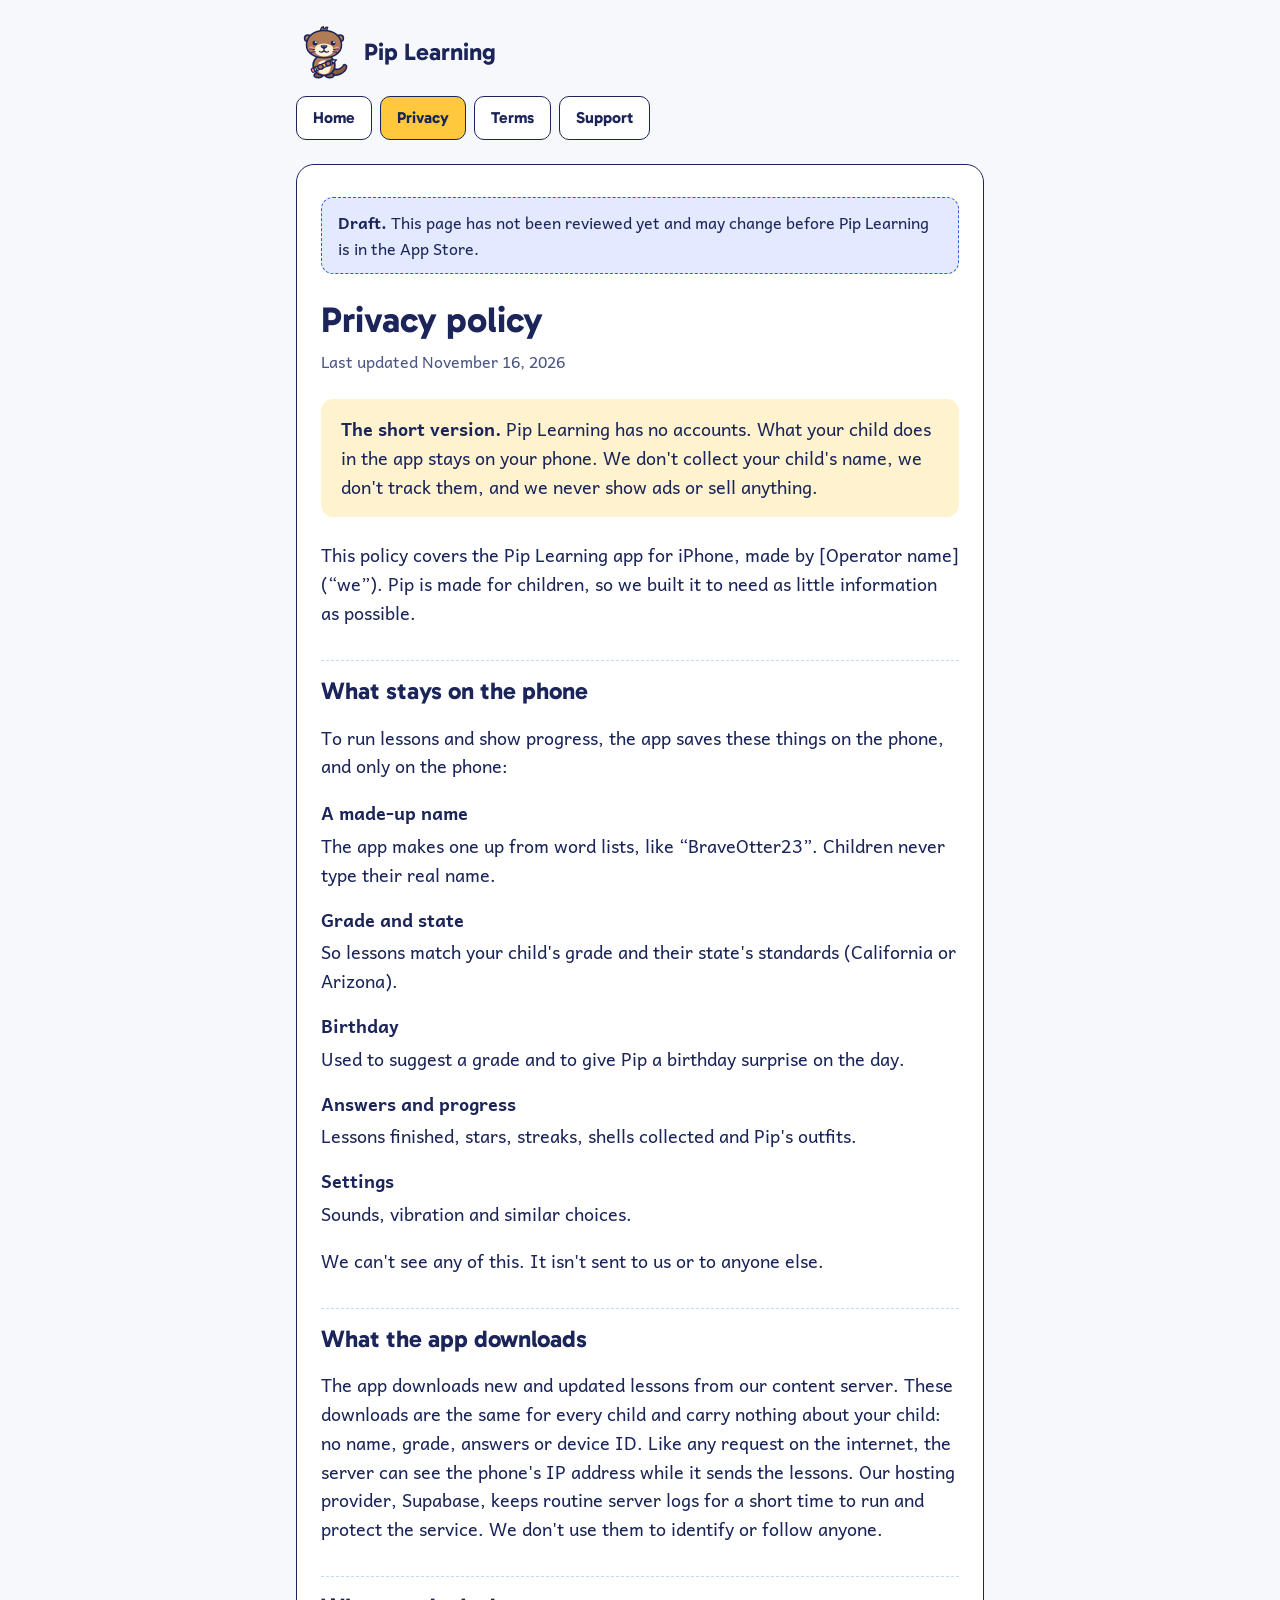
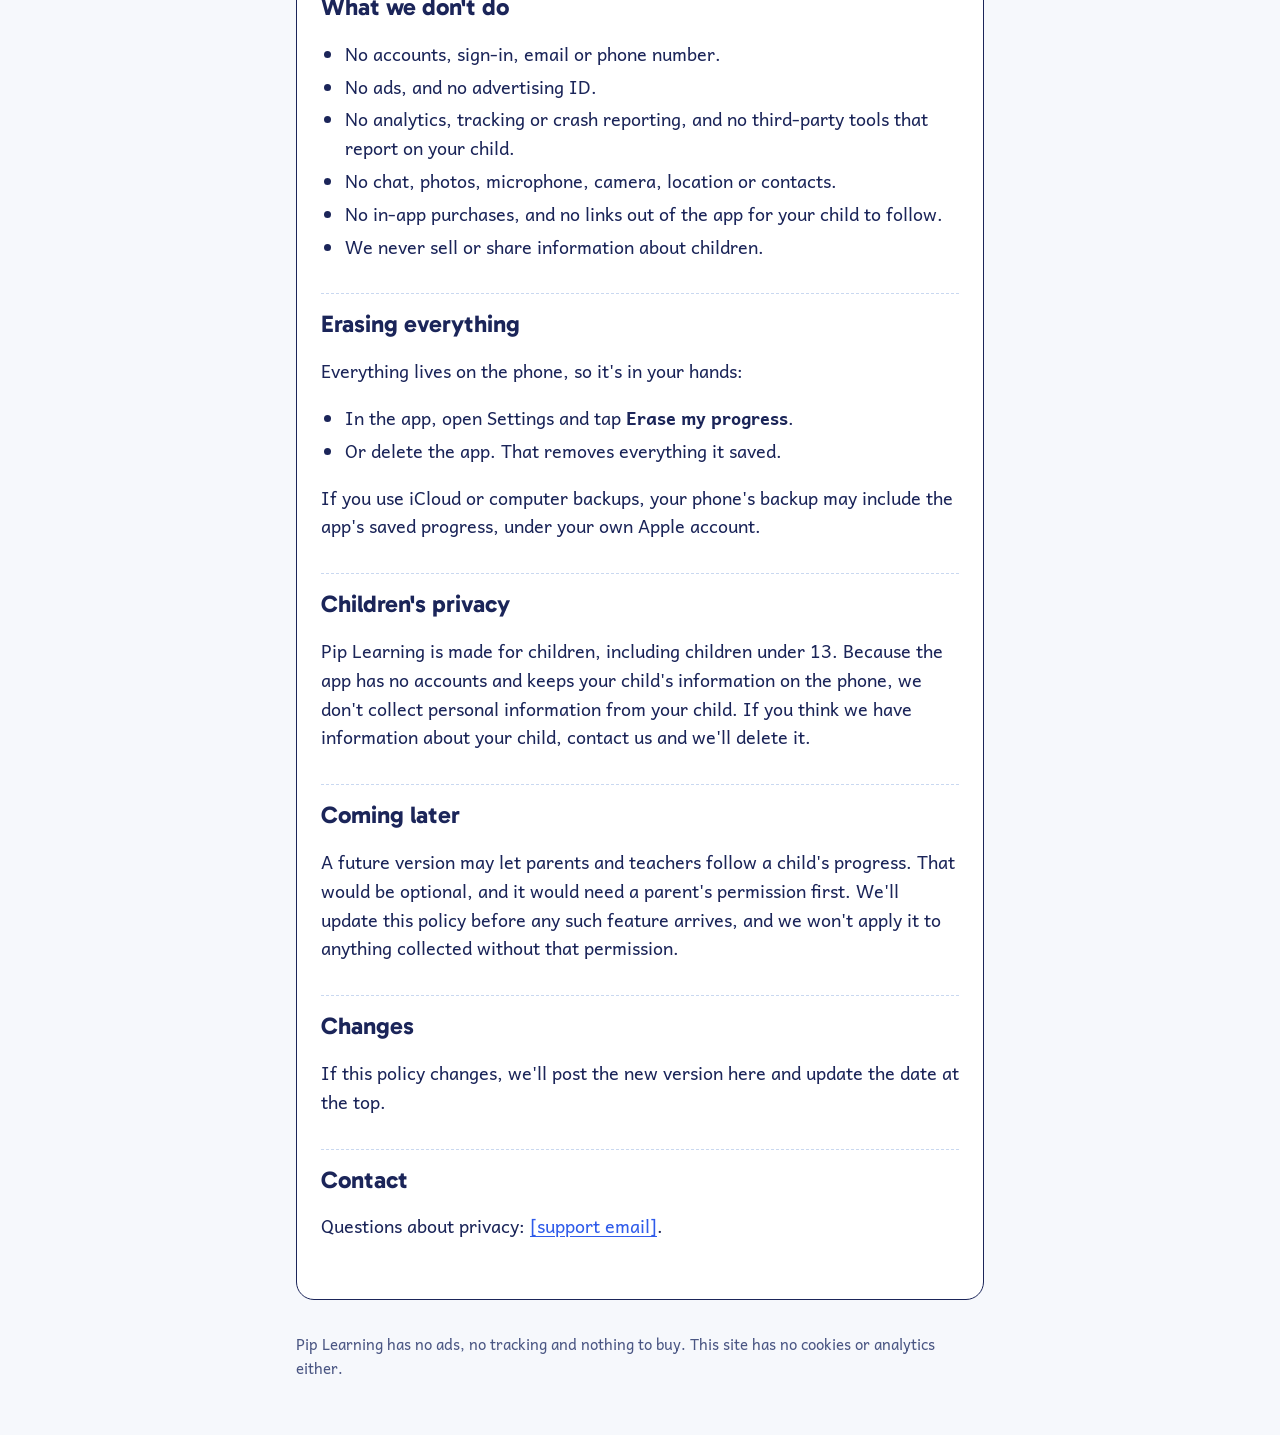
==== docs/privacy.html @ 4c328015 "Privacy, Terms and Support pages for Pip Learning (draft) Co-Authored-By: Claude Opus 5.5 <noreply@a" ====
<!doctype html>
<html lang="en">
<head>
  <meta charset="utf-8">
  <meta name="viewport" content="width=device-width, initial-scale=1">
  <title>Privacy · Pip Learning</title>
  <meta name="description" content="Pip Learning: free practice in English, math, science and history for kids, with Pip the sea otter.">
  <meta name="referrer" content="no-referrer">
  <link rel="icon" href="assets/pip.svg" type="image/svg+xml">
  <link rel="stylesheet" href="assets/site.css">
</head>
<body>
  <div class="wrap">
    <header class="top">
      <img src="assets/pip.svg" alt="" width="56" height="56">
      <a class="home" href="./">Pip Learning</a>
    </header>
    <nav class="links" aria-label="Pages">
      <a href="./">Home</a>
      <a href="privacy.html" aria-current="page">Privacy</a>
      <a href="terms.html">Terms</a>
      <a href="support.html">Support</a>
    </nav>
    <main class="sheet">
      <p class="draft" role="note"><strong>Draft.</strong> This page has not been reviewed yet and may change before Pip Learning is in the App Store.</p>
      <h1>Privacy policy</h1>
      <p class="dated">Last updated November 16, 2026</p>

      <div class="note">
        <p><strong>The short version.</strong> Pip Learning has no accounts. What your child does in the app stays on your phone. We don't collect your child's name, we don't track them, and we never show ads or sell anything.</p>
      </div>

      <p>This policy covers the Pip Learning app for iPhone, made by [Operator name] (“we”). Pip is made for children, so we built it to need as little information as possible.</p>

      <h2>What stays on the phone</h2>
      <p>To run lessons and show progress, the app saves these things on the phone, and only on the phone:</p>
      <dl class="facts">
        <dt>A made-up name</dt>
        <dd>The app makes one up from word lists, like “BraveOtter23”. Children never type their real name.</dd>
        <dt>Grade and state</dt>
        <dd>So lessons match your child's grade and their state's standards (California or Arizona).</dd>
        <dt>Birthday</dt>
        <dd>Used to suggest a grade and to give Pip a birthday surprise on the day.</dd>
        <dt>Answers and progress</dt>
        <dd>Lessons finished, stars, streaks, shells collected and Pip's outfits.</dd>
        <dt>Settings</dt>
        <dd>Sounds, vibration and similar choices.</dd>
      </dl>
      <p>We can't see any of this. It isn't sent to us or to anyone else.</p>

      <h2>What the app downloads</h2>
      <p>The app downloads new and updated lessons from our content server. These downloads are the same for every child and carry nothing about your child: no name, grade, answers or device ID. Like any request on the internet, the server can see the phone's IP address while it sends the lessons. Our hosting provider, Supabase, keeps routine server logs for a short time to run and protect the service. We don't use them to identify or follow anyone.</p>

      <h2>What we don't do</h2>
      <ul>
        <li>No accounts, sign-in, email or phone number.</li>
        <li>No ads, and no advertising ID.</li>
        <li>No analytics, tracking or crash reporting, and no third-party tools that report on your child.</li>
        <li>No chat, photos, microphone, camera, location or contacts.</li>
        <li>No in-app purchases, and no links out of the app for your child to follow.</li>
        <li>We never sell or share information about children.</li>
      </ul>

      <h2>Erasing everything</h2>
      <p>Everything lives on the phone, so it's in your hands:</p>
      <ul>
        <li>In the app, open Settings and tap <strong>Erase my progress</strong>.</li>
        <li>Or delete the app. That removes everything it saved.</li>
      </ul>
      <p>If you use iCloud or computer backups, your phone's backup may include the app's saved progress, under your own Apple account.</p>

      <h2>Children's privacy</h2>
      <p>Pip Learning is made for children, including children under 13. Because the app has no accounts and keeps your child's information on the phone, we don't collect personal information from your child. If you think we have information about your child, contact us and we'll delete it.</p>

      <h2>Coming later</h2>
      <p>A future version may let parents and teachers follow a child's progress. That would be optional, and it would need a parent's permission first. We'll update this policy before any such feature arrives, and we won't apply it to anything collected without that permission.</p>

      <h2>Changes</h2>
      <p>If this policy changes, we'll post the new version here and update the date at the top.</p>

      <h2>Contact</h2>
      <p>Questions about privacy: <a href="mailto:[support email]">[support email]</a>.</p>
    </main>
    <footer>
      <p>Pip Learning has no ads, no tracking and nothing to buy. This site has no cookies or analytics either.</p>
    </footer>
  </div>
</body>
</html>
---- docs/assets/site.css ----
/* The app's "Notebook kit" (design/tokens.json in the app repo), for the web. */
@font-face { font-family: Gabarito; font-weight: 700; font-display: swap; src: url(fonts/Gabarito_700Bold.ttf) format('truetype'); }
@font-face { font-family: Andika; font-weight: 400; font-display: swap; src: url(fonts/Andika_400Regular.ttf) format('truetype'); }
@font-face { font-family: Andika; font-weight: 700; font-display: swap; src: url(fonts/Andika_700Bold.ttf) format('truetype'); }

:root {
  --paper: #F6F8FC;
  --sheet: #FFFFFF;
  --ink: #1B2559;
  --ink-soft: #4A5683;
  --rule: #C9D8F0;
  --rule-faint: #DFE7F5;
  --pencil: #FFC83D;
  --pencil-wash: #FFF3CF;
  --pen: #2F5BEA;
  --pen-wash: #E3EAFF;
  --radius-card: 18px;
  --radius-chip: 10px;
}

* { box-sizing: border-box; }

html { -webkit-text-size-adjust: 100%; }

body {
  margin: 0;
  background: var(--paper);
  color: var(--ink);
  font: 400 18px/1.6 Andika, system-ui, sans-serif;
}

a { color: var(--pen); text-underline-offset: 3px; }
a:focus-visible { outline: 3px solid var(--pencil); outline-offset: 2px; border-radius: 4px; }

.wrap { max-width: 720px; margin: 0 auto; padding: 0 16px; }

header.top {
  display: flex;
  align-items: center;
  gap: 12px;
  padding: 24px 0 16px;
}
header.top img { width: 56px; height: 56px; }
header.top a.home {
  font: 700 24px/1 Gabarito, system-ui, sans-serif;
  color: var(--ink);
  text-decoration: none;
}

nav.links { display: flex; flex-wrap: wrap; gap: 8px; margin: 0 0 24px; }
nav.links a {
  display: inline-flex;
  align-items: center;
  min-height: 44px;
  padding: 0 16px;
  border: 1.5px solid var(--ink);
  border-radius: var(--radius-chip);
  background: var(--sheet);
  color: var(--ink);
  font: 700 16px/1 Gabarito, system-ui, sans-serif;
  text-decoration: none;
}
nav.links a[aria-current='page'] { background: var(--pencil); }

/* The sheet: a page of ruled notebook paper. */
main.sheet {
  background:
    linear-gradient(var(--sheet), var(--sheet)) padding-box,
    var(--sheet);
  border: 1.5px solid var(--ink);
  border-radius: var(--radius-card);
  padding: 32px 24px 40px;
  margin-bottom: 32px;
  overflow-wrap: anywhere;
}

h1, h2, h3 { font-family: Gabarito, system-ui, sans-serif; font-weight: 700; line-height: 1.2; }
h1 { font-size: 36px; margin: 0 0 8px; }
h2 { font-size: 24px; margin: 32px 0 8px; padding-top: 16px; border-top: 1.5px dashed var(--rule); }
h3 { font-size: 20px; margin: 24px 0 4px; }

.dated { color: var(--ink-soft); font-size: 16px; margin: 0 0 24px; }

.lead { font-size: 20px; }

.note {
  background: var(--pencil-wash);
  border-radius: 12px;
  padding: 16px 20px;
  margin: 24px 0;
}
.note p:first-child { margin-top: 0; }
.note p:last-child { margin-bottom: 0; }

.draft {
  background: var(--pen-wash);
  border: 1.5px dashed var(--pen);
  border-radius: 12px;
  padding: 12px 16px;
  margin: 0 0 24px;
  font-size: 16px;
}

ul { padding-left: 24px; }
li { margin: 4px 0; }

dl.facts { margin: 16px 0; }
dl.facts dt { font-weight: 700; margin-top: 16px; }
dl.facts dd { margin: 4px 0 0; }

.cards { display: grid; gap: 12px; grid-template-columns: repeat(auto-fit, minmax(200px, 1fr)); margin: 24px 0 0; }
.cards a {
  display: block;
  padding: 16px 20px;
  border: 1.5px solid var(--ink);
  border-radius: 14px;
  background: var(--paper);
  color: var(--ink);
  text-decoration: none;
}
.cards a strong { display: block; font: 700 20px/1.3 Gabarito, system-ui, sans-serif; }
.cards a span { color: var(--ink-soft); font-size: 16px; }

footer { color: var(--ink-soft); font-size: 15px; padding: 0 0 40px; }

@media (max-width: 480px) {
  body { font-size: 17px; }
  h1 { font-size: 30px; }
  main.sheet { padding: 24px 16px 32px; }
}
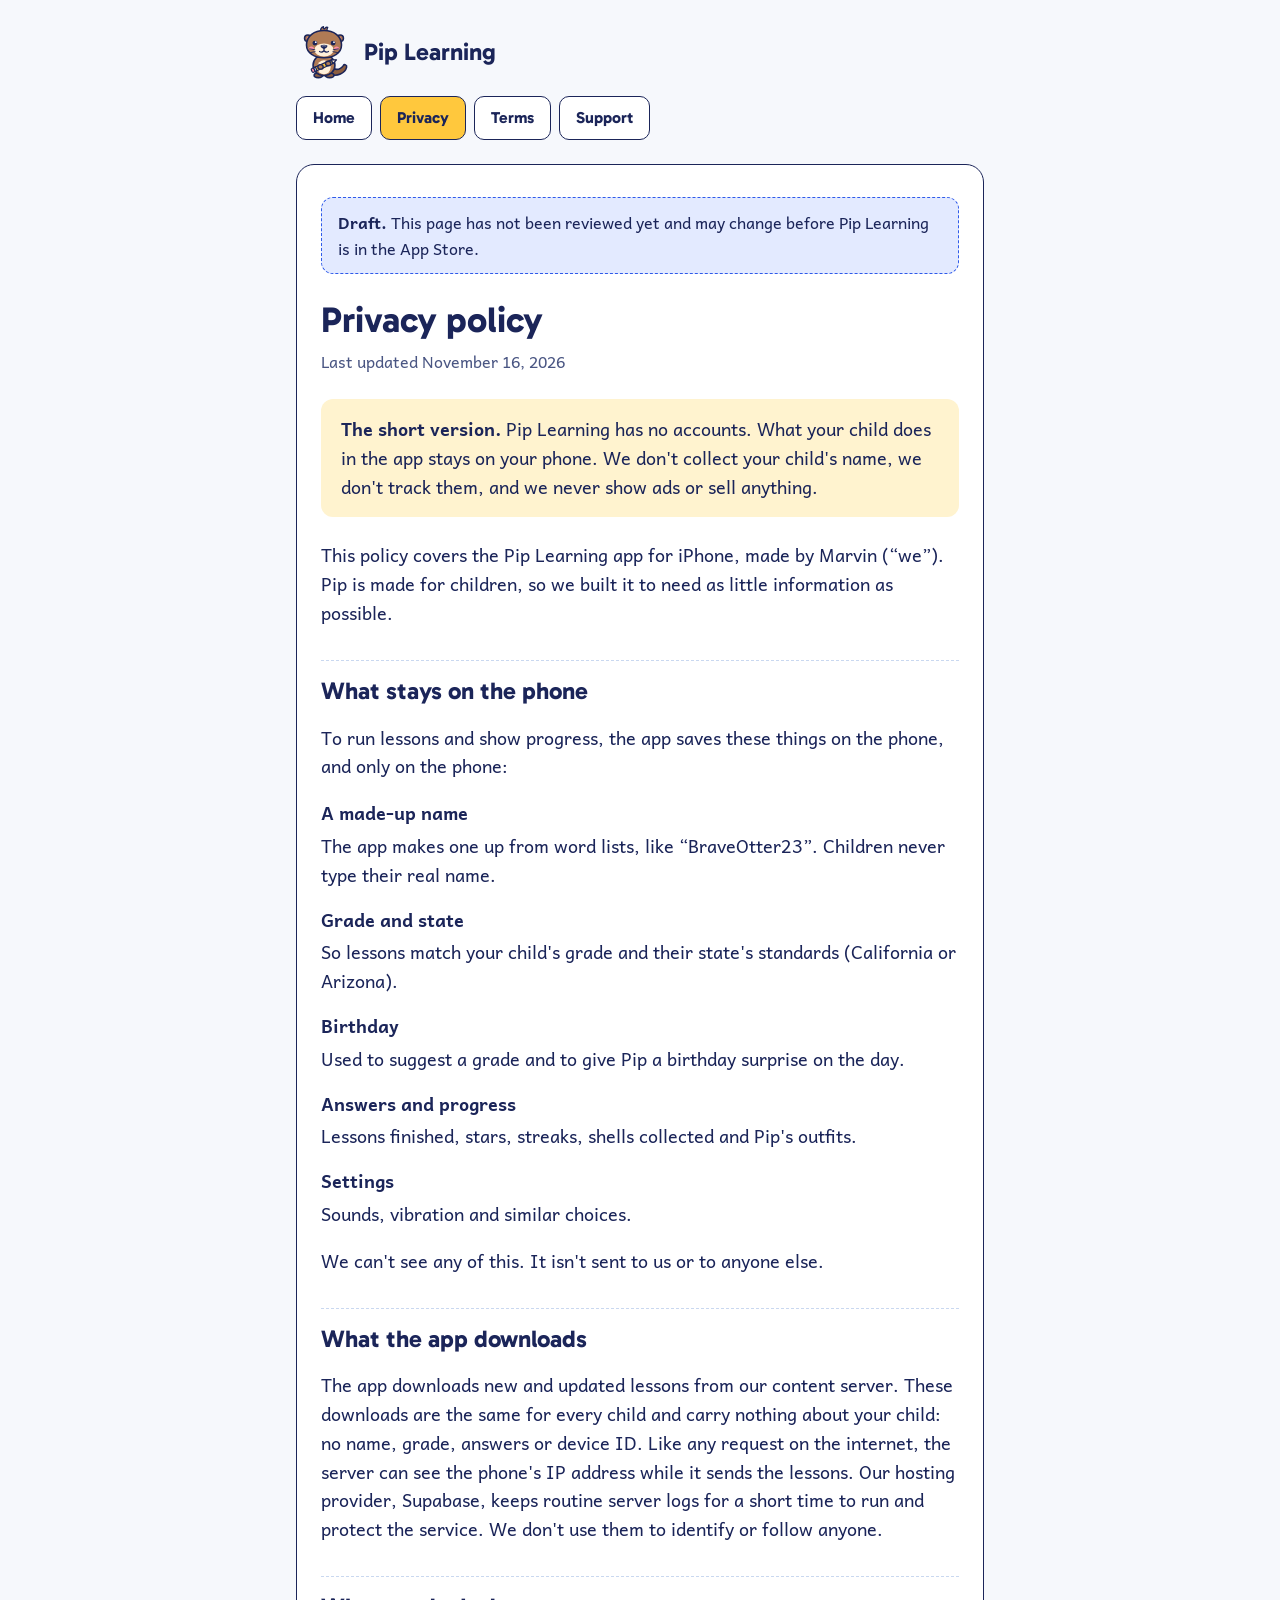
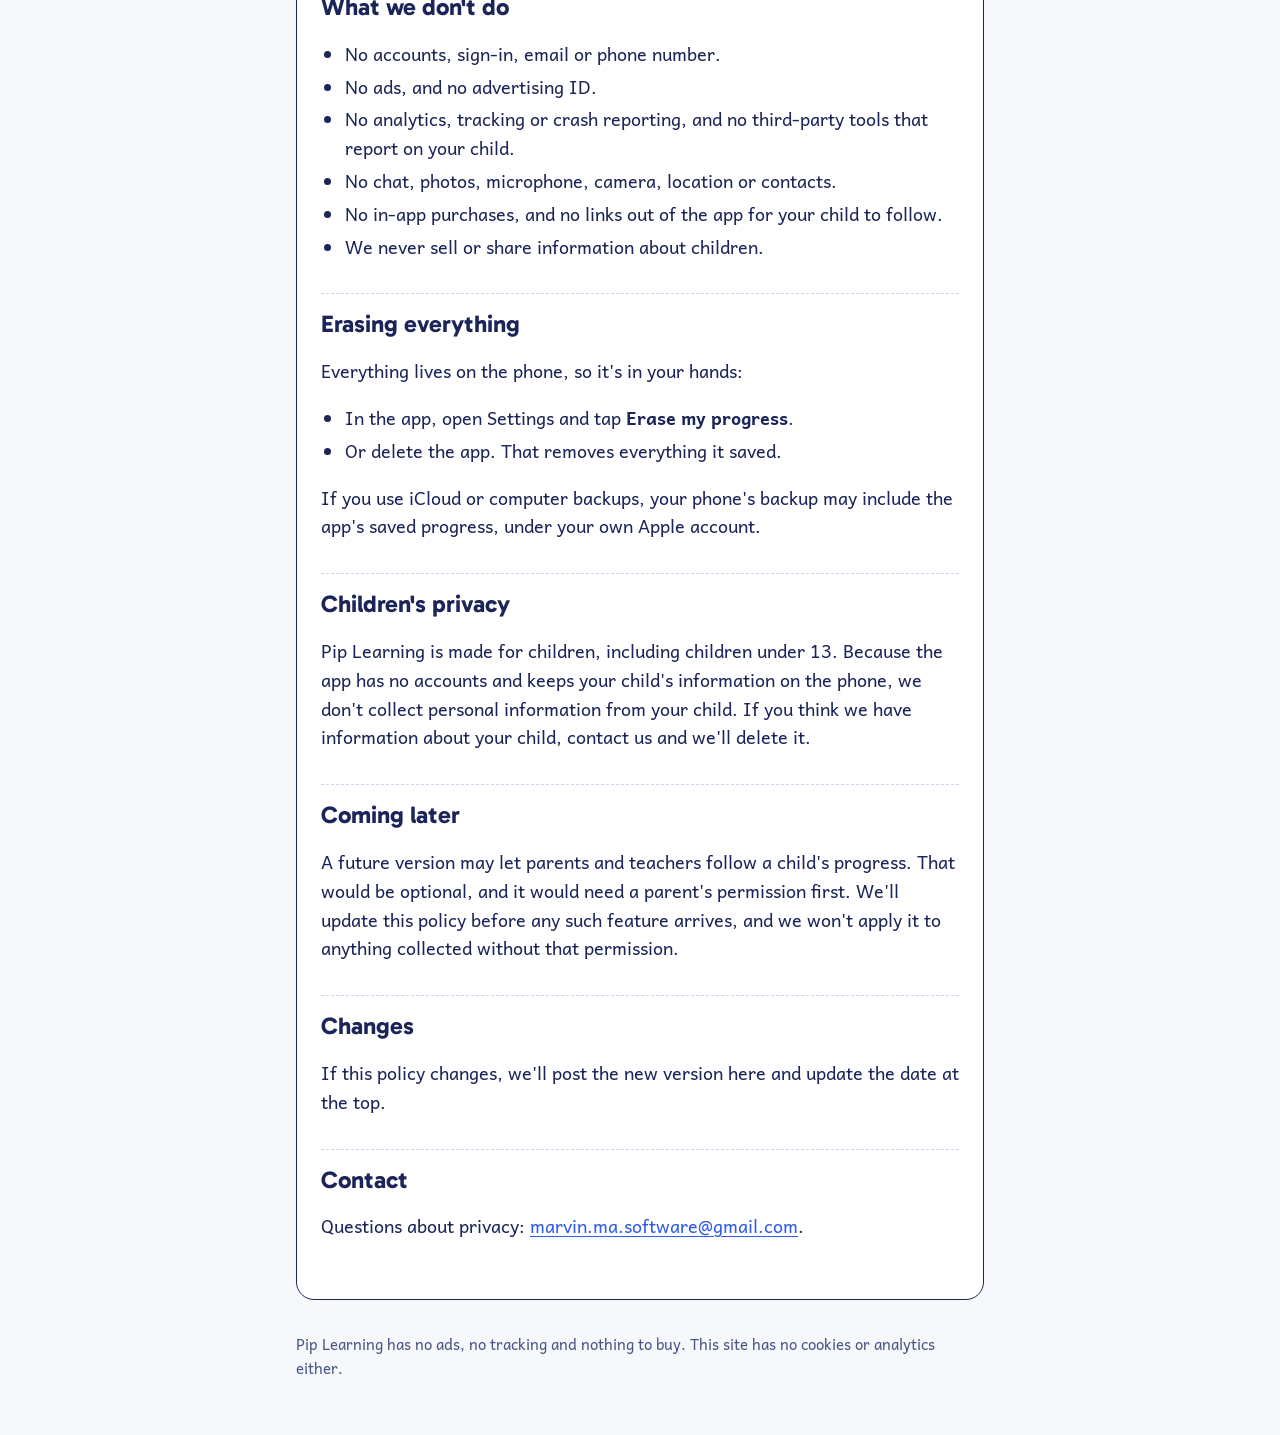
==== commit 4c3c6060: "Operator and support email Co-Authored-By: Claude Opus 5.5 <noreply@anthropic.com> Claude-Session: h" ====
--- a/docs/privacy.html
+++ b/docs/privacy.html
@@ -30,7 +30,7 @@
         <p><strong>The short version.</strong> Pip Learning has no accounts. What your child does in the app stays on your phone. We don't collect your child's name, we don't track them, and we never show ads or sell anything.</p>
       </div>
 
-      <p>This policy covers the Pip Learning app for iPhone, made by [Operator name] (“we”). Pip is made for children, so we built it to need as little information as possible.</p>
+      <p>This policy covers the Pip Learning app for iPhone, made by Marvin (“we”). Pip is made for children, so we built it to need as little information as possible.</p>
 
       <h2>What stays on the phone</h2>
       <p>To run lessons and show progress, the app saves these things on the phone, and only on the phone:</p>
@@ -79,7 +79,7 @@
       <p>If this policy changes, we'll post the new version here and update the date at the top.</p>
 
       <h2>Contact</h2>
-      <p>Questions about privacy: <a href="mailto:[support email]">[support email]</a>.</p>
+      <p>Questions about privacy: <a href="mailto:marvin.ma.software@gmail.com">marvin.ma.software@gmail.com</a>.</p>
     </main>
     <footer>
       <p>Pip Learning has no ads, no tracking and nothing to buy. This site has no cookies or analytics either.</p>
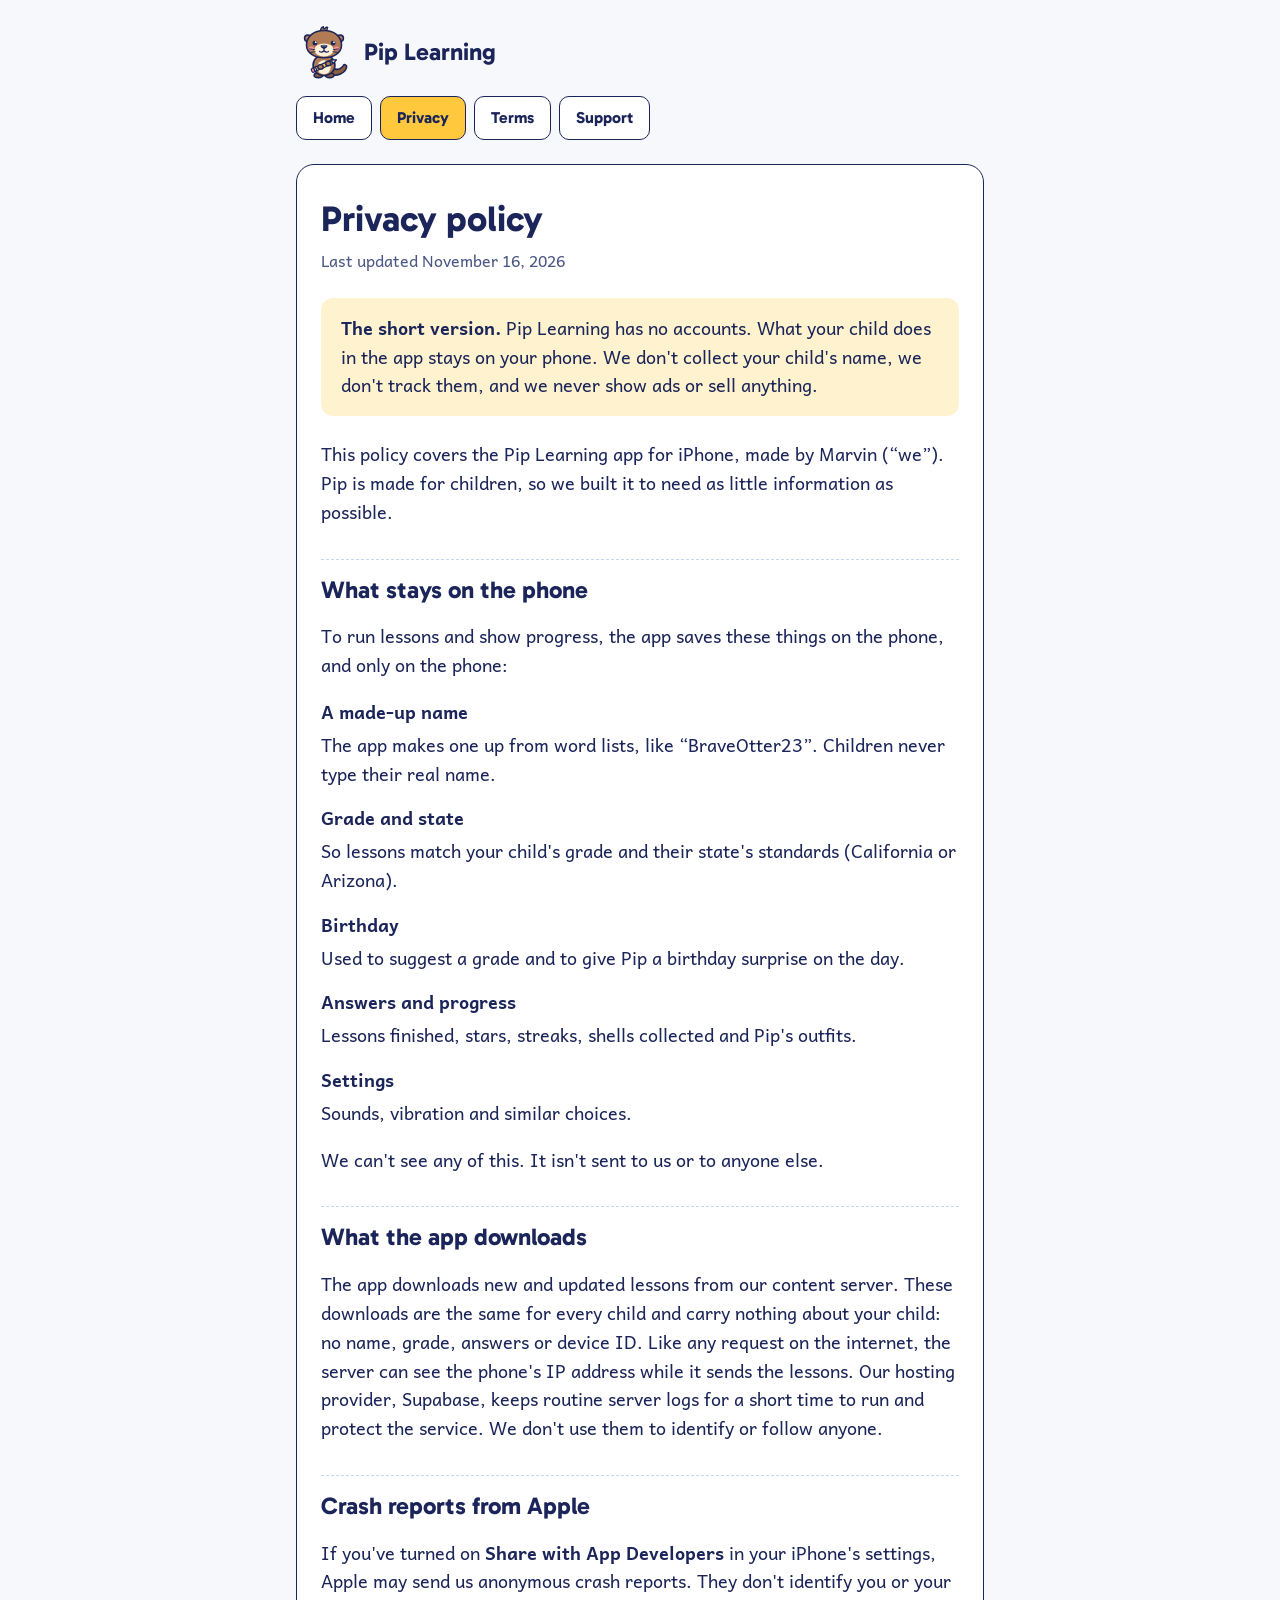
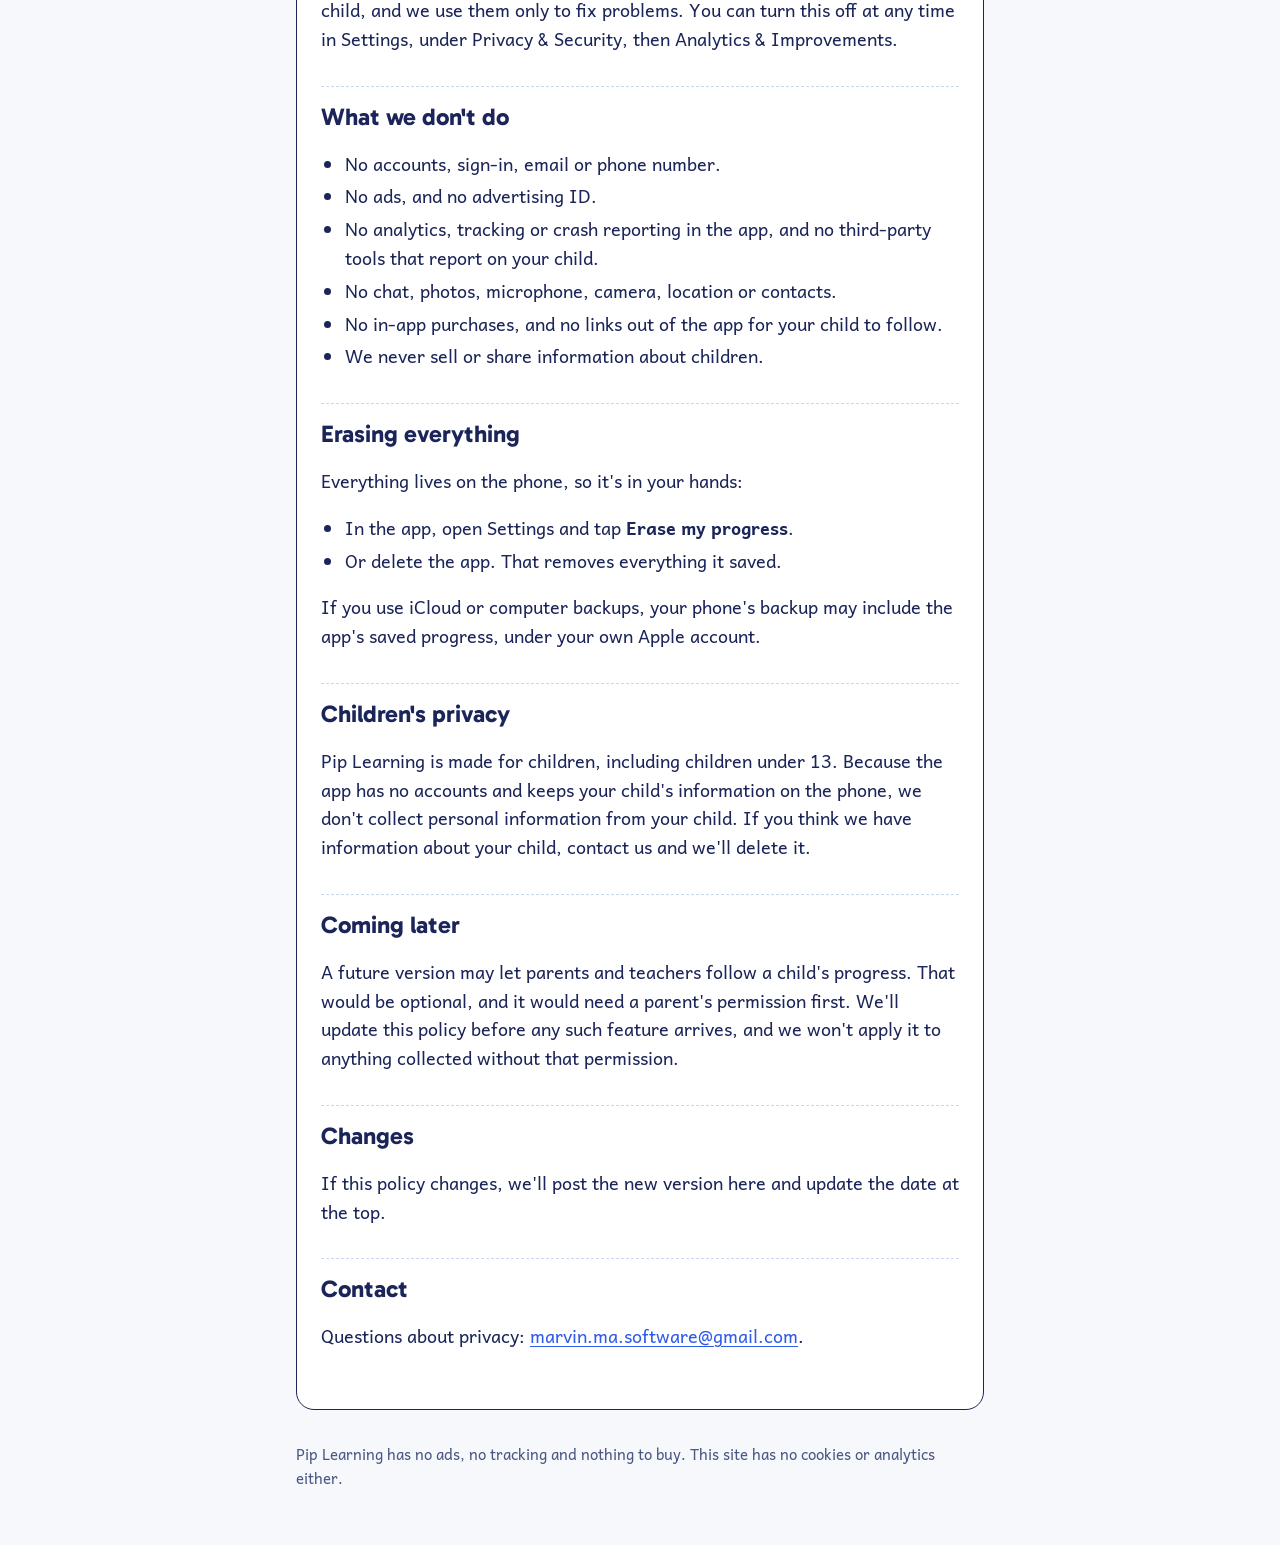
==== commit c1caa88f: "Release the pages: no draft notice; Apple crash reports in the privacy policy Co-Authored-By: Claude" ====
--- a/docs/privacy.html
+++ b/docs/privacy.html
@@ -22,7 +22,7 @@
       <a href="support.html">Support</a>
     </nav>
     <main class="sheet">
-      <p class="draft" role="note"><strong>Draft.</strong> This page has not been reviewed yet and may change before Pip Learning is in the App Store.</p>
+      
       <h1>Privacy policy</h1>
       <p class="dated">Last updated November 16, 2026</p>
 
@@ -51,11 +51,14 @@
       <h2>What the app downloads</h2>
       <p>The app downloads new and updated lessons from our content server. These downloads are the same for every child and carry nothing about your child: no name, grade, answers or device ID. Like any request on the internet, the server can see the phone's IP address while it sends the lessons. Our hosting provider, Supabase, keeps routine server logs for a short time to run and protect the service. We don't use them to identify or follow anyone.</p>
 
+      <h2>Crash reports from Apple</h2>
+      <p>If you've turned on <strong>Share with App Developers</strong> in your iPhone's settings, Apple may send us anonymous crash reports. They don't identify you or your child, and we use them only to fix problems. You can turn this off at any time in Settings, under Privacy &amp; Security, then Analytics &amp; Improvements.</p>
+
       <h2>What we don't do</h2>
       <ul>
         <li>No accounts, sign-in, email or phone number.</li>
         <li>No ads, and no advertising ID.</li>
-        <li>No analytics, tracking or crash reporting, and no third-party tools that report on your child.</li>
+        <li>No analytics, tracking or crash reporting in the app, and no third-party tools that report on your child.</li>
         <li>No chat, photos, microphone, camera, location or contacts.</li>
         <li>No in-app purchases, and no links out of the app for your child to follow.</li>
         <li>We never sell or share information about children.</li>
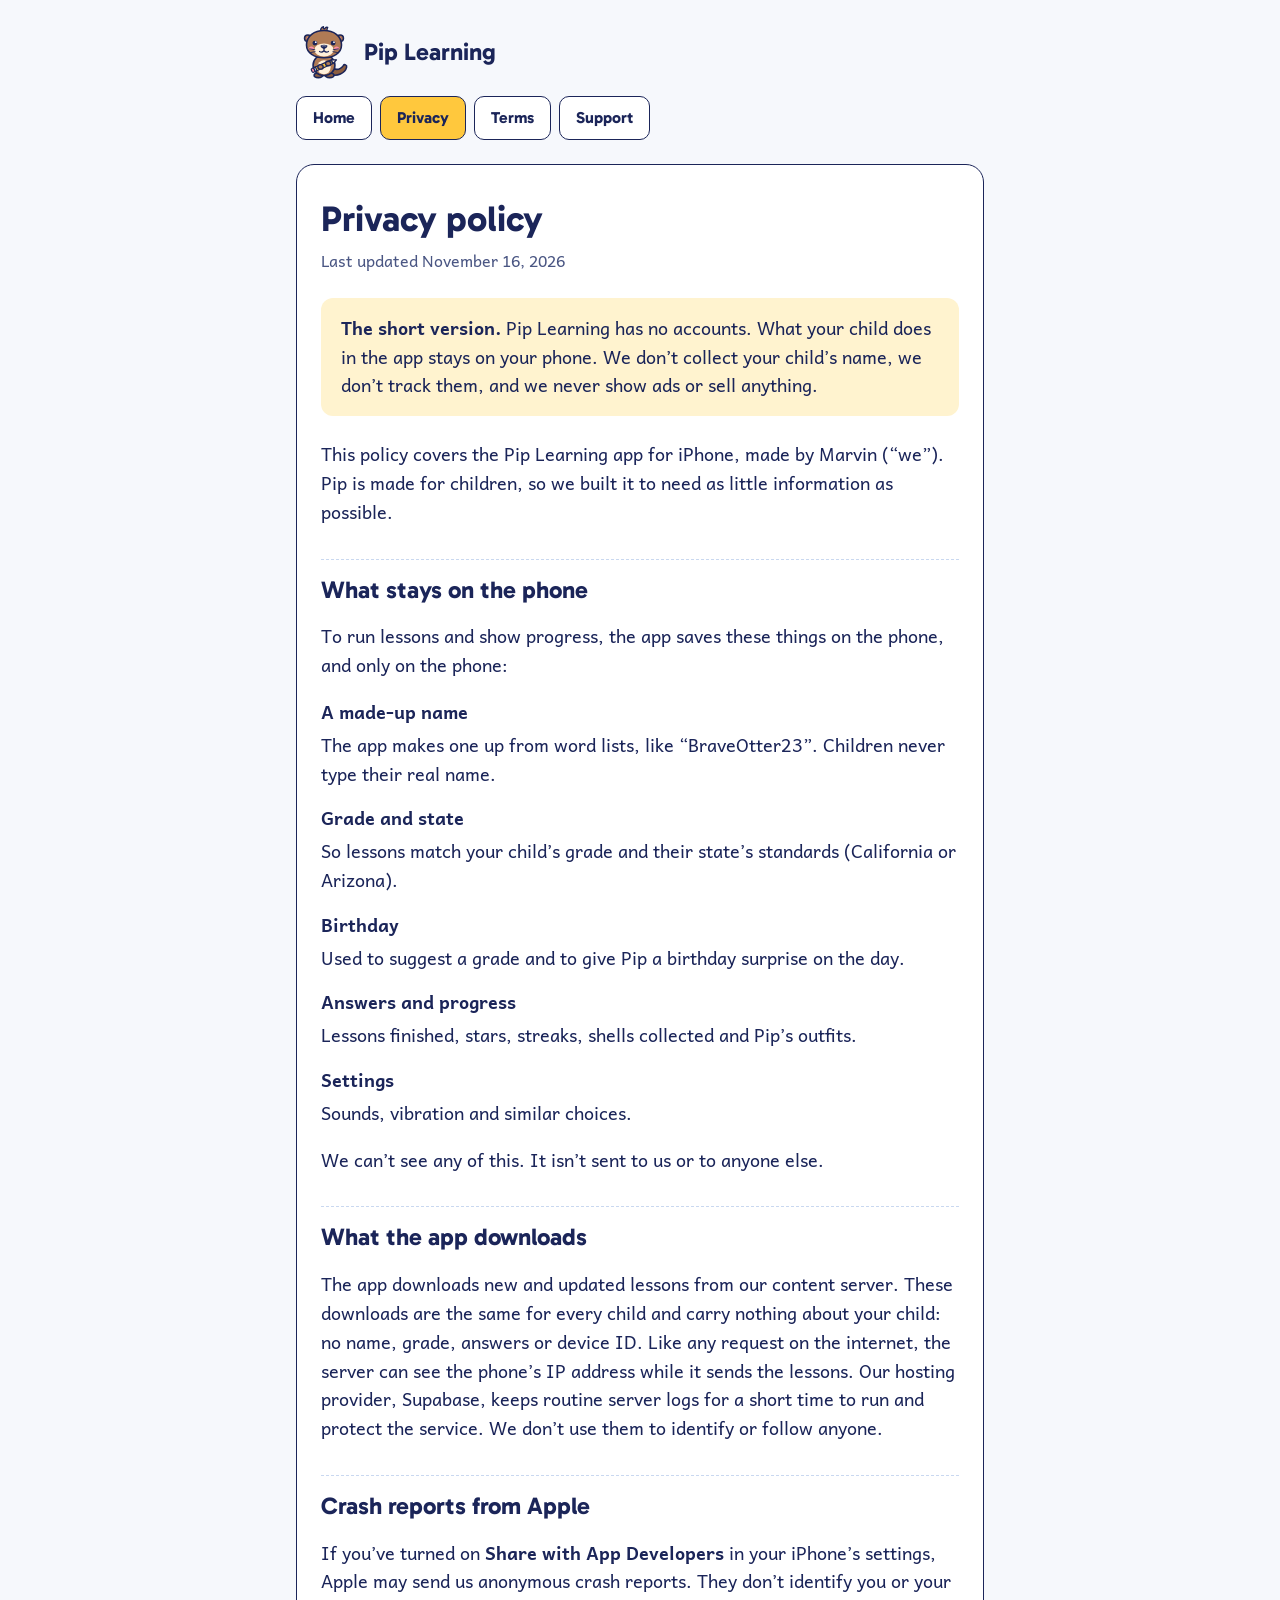
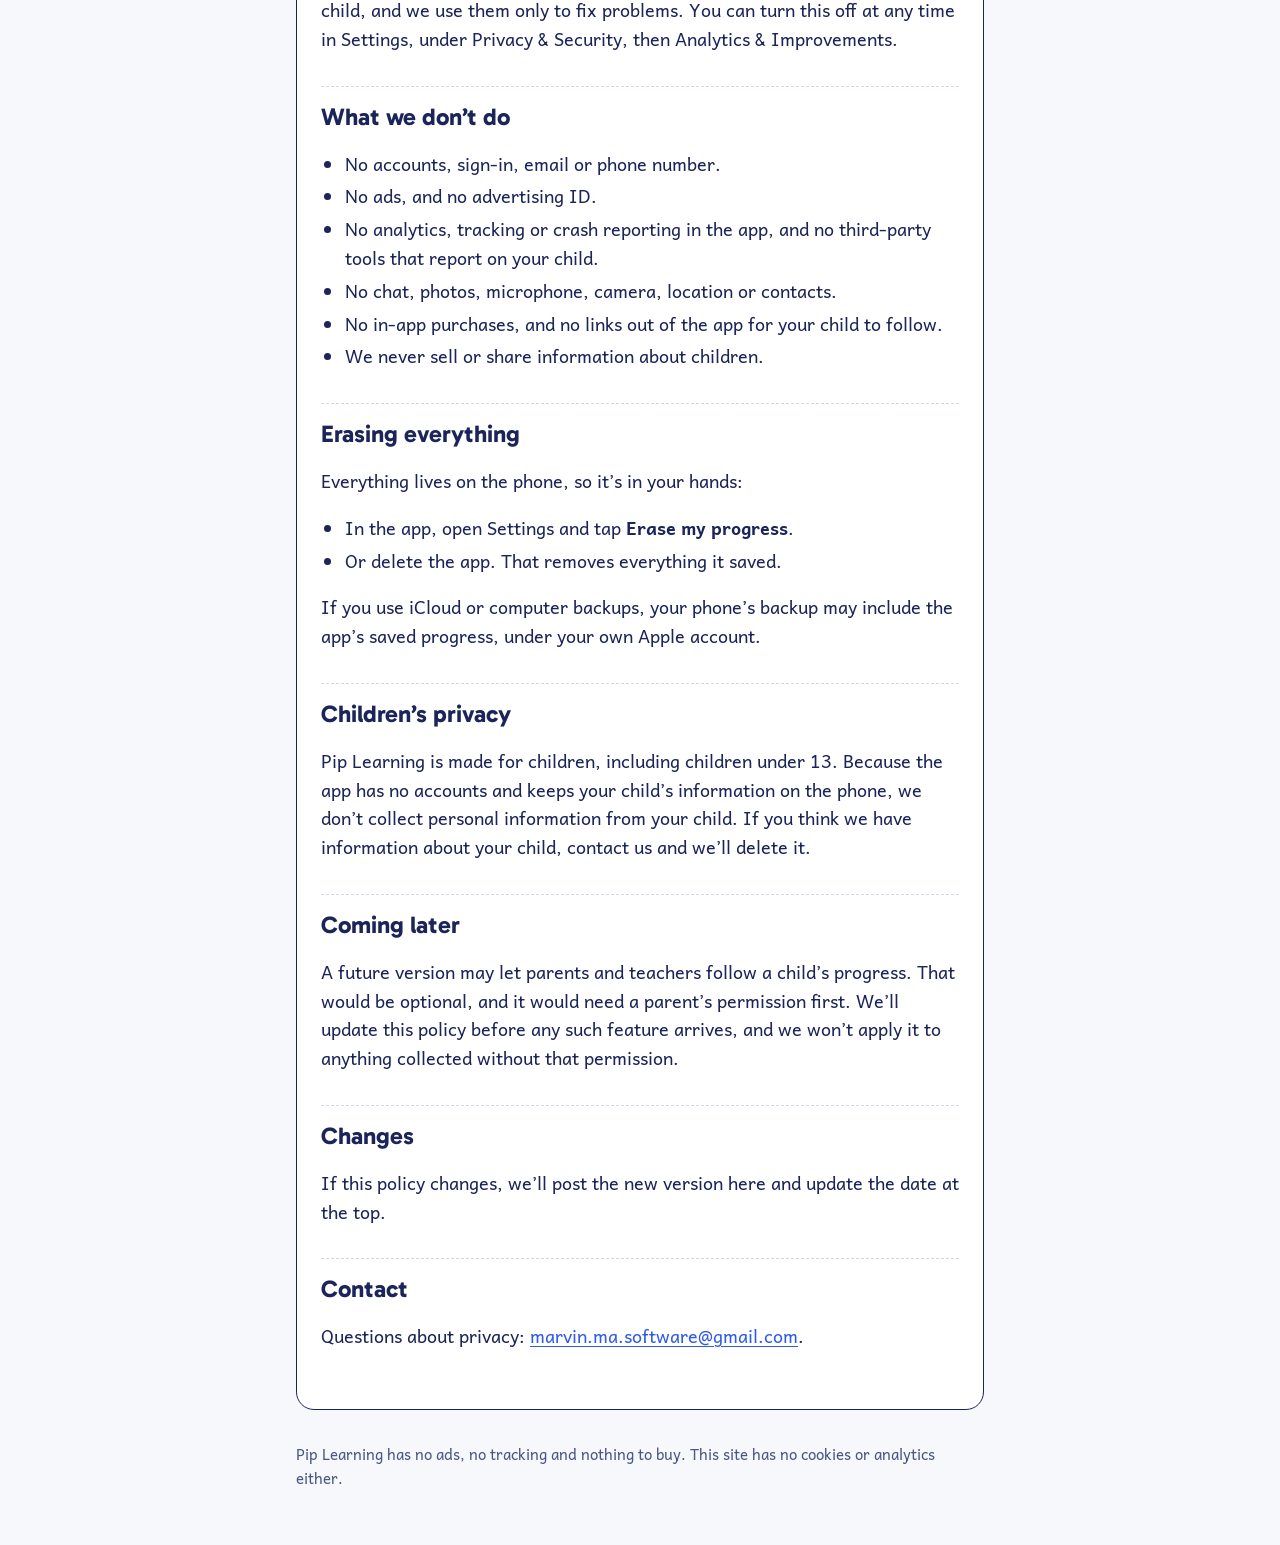
==== commit 309cb8fd: "Curly apostrophes, as in the app Co-Authored-By: Claude Opus 5.5 <noreply@anthropic.com> Claude-Sess" ====
--- a/docs/privacy.html
+++ b/docs/privacy.html
@@ -27,7 +27,7 @@
       <p class="dated">Last updated November 16, 2026</p>
 
       <div class="note">
-        <p><strong>The short version.</strong> Pip Learning has no accounts. What your child does in the app stays on your phone. We don't collect your child's name, we don't track them, and we never show ads or sell anything.</p>
+        <p><strong>The short version.</strong> Pip Learning has no accounts. What your child does in the app stays on your phone. We don’t collect your child’s name, we don’t track them, and we never show ads or sell anything.</p>
       </div>
 
       <p>This policy covers the Pip Learning app for iPhone, made by Marvin (“we”). Pip is made for children, so we built it to need as little information as possible.</p>
@@ -38,23 +38,23 @@
         <dt>A made-up name</dt>
         <dd>The app makes one up from word lists, like “BraveOtter23”. Children never type their real name.</dd>
         <dt>Grade and state</dt>
-        <dd>So lessons match your child's grade and their state's standards (California or Arizona).</dd>
+        <dd>So lessons match your child’s grade and their state’s standards (California or Arizona).</dd>
         <dt>Birthday</dt>
         <dd>Used to suggest a grade and to give Pip a birthday surprise on the day.</dd>
         <dt>Answers and progress</dt>
-        <dd>Lessons finished, stars, streaks, shells collected and Pip's outfits.</dd>
+        <dd>Lessons finished, stars, streaks, shells collected and Pip’s outfits.</dd>
         <dt>Settings</dt>
         <dd>Sounds, vibration and similar choices.</dd>
       </dl>
-      <p>We can't see any of this. It isn't sent to us or to anyone else.</p>
+      <p>We can’t see any of this. It isn’t sent to us or to anyone else.</p>
 
       <h2>What the app downloads</h2>
-      <p>The app downloads new and updated lessons from our content server. These downloads are the same for every child and carry nothing about your child: no name, grade, answers or device ID. Like any request on the internet, the server can see the phone's IP address while it sends the lessons. Our hosting provider, Supabase, keeps routine server logs for a short time to run and protect the service. We don't use them to identify or follow anyone.</p>
+      <p>The app downloads new and updated lessons from our content server. These downloads are the same for every child and carry nothing about your child: no name, grade, answers or device ID. Like any request on the internet, the server can see the phone’s IP address while it sends the lessons. Our hosting provider, Supabase, keeps routine server logs for a short time to run and protect the service. We don’t use them to identify or follow anyone.</p>
 
       <h2>Crash reports from Apple</h2>
-      <p>If you've turned on <strong>Share with App Developers</strong> in your iPhone's settings, Apple may send us anonymous crash reports. They don't identify you or your child, and we use them only to fix problems. You can turn this off at any time in Settings, under Privacy &amp; Security, then Analytics &amp; Improvements.</p>
+      <p>If you’ve turned on <strong>Share with App Developers</strong> in your iPhone’s settings, Apple may send us anonymous crash reports. They don’t identify you or your child, and we use them only to fix problems. You can turn this off at any time in Settings, under Privacy &amp; Security, then Analytics &amp; Improvements.</p>
 
-      <h2>What we don't do</h2>
+      <h2>What we don’t do</h2>
       <ul>
         <li>No accounts, sign-in, email or phone number.</li>
         <li>No ads, and no advertising ID.</li>
@@ -65,21 +65,21 @@
       </ul>
 
       <h2>Erasing everything</h2>
-      <p>Everything lives on the phone, so it's in your hands:</p>
+      <p>Everything lives on the phone, so it’s in your hands:</p>
       <ul>
         <li>In the app, open Settings and tap <strong>Erase my progress</strong>.</li>
         <li>Or delete the app. That removes everything it saved.</li>
       </ul>
-      <p>If you use iCloud or computer backups, your phone's backup may include the app's saved progress, under your own Apple account.</p>
+      <p>If you use iCloud or computer backups, your phone’s backup may include the app’s saved progress, under your own Apple account.</p>
 
-      <h2>Children's privacy</h2>
-      <p>Pip Learning is made for children, including children under 13. Because the app has no accounts and keeps your child's information on the phone, we don't collect personal information from your child. If you think we have information about your child, contact us and we'll delete it.</p>
+      <h2>Children’s privacy</h2>
+      <p>Pip Learning is made for children, including children under 13. Because the app has no accounts and keeps your child’s information on the phone, we don’t collect personal information from your child. If you think we have information about your child, contact us and we’ll delete it.</p>
 
       <h2>Coming later</h2>
-      <p>A future version may let parents and teachers follow a child's progress. That would be optional, and it would need a parent's permission first. We'll update this policy before any such feature arrives, and we won't apply it to anything collected without that permission.</p>
+      <p>A future version may let parents and teachers follow a child’s progress. That would be optional, and it would need a parent’s permission first. We’ll update this policy before any such feature arrives, and we won’t apply it to anything collected without that permission.</p>
 
       <h2>Changes</h2>
-      <p>If this policy changes, we'll post the new version here and update the date at the top.</p>
+      <p>If this policy changes, we’ll post the new version here and update the date at the top.</p>
 
       <h2>Contact</h2>
       <p>Questions about privacy: <a href="mailto:marvin.ma.software@gmail.com">marvin.ma.software@gmail.com</a>.</p>
